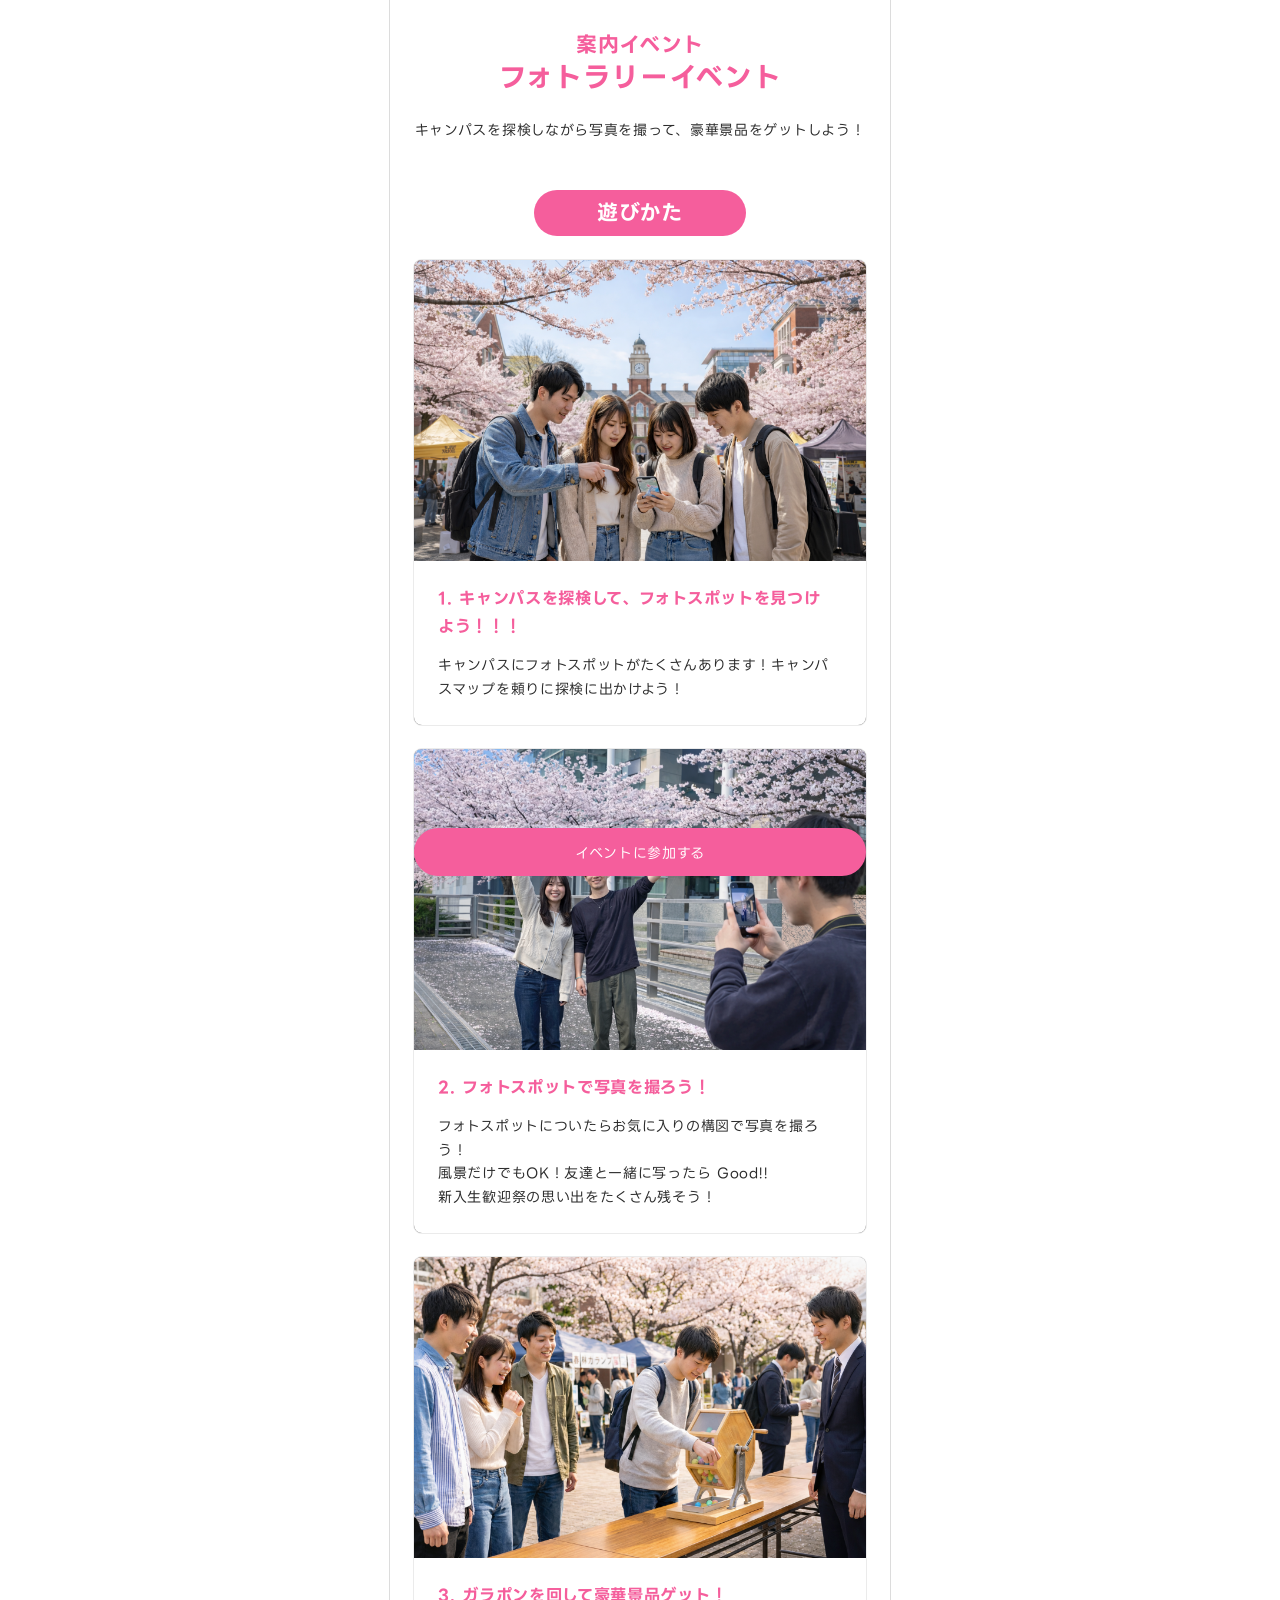
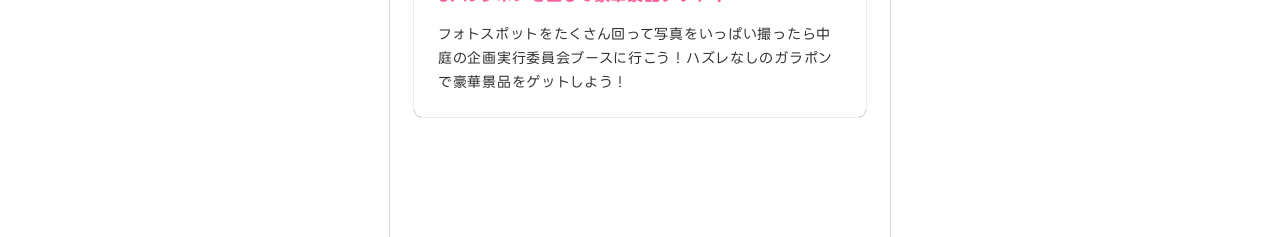
==== 01.html @ cc29ad4c "update" ====
<!DOCTYPE html>
<html lang="ja">
  <head>
    <meta charset="UTF-8" />
    <meta name="viewport" content="width=device-width, initial-scale=1.0" />
    <title>案内イベント | 新入生歓迎祭2026</title>
    <!-- StyleSheets -->
    <link rel="stylesheet" href="reset.css" />
    <link rel="stylesheet" href="index.css" />
    <link rel="stylesheet" href="style.css" />
    <link rel="stylesheet" href="utilities.css" />
    <!-- Google Fonts -->
    <link rel="preconnect" href="https://fonts.googleapis.com" />
    <link rel="preconnect" href="https://fonts.gstatic.com" crossorigin />
    <link
      href="https://fonts.googleapis.com/css2?family=LINE+Seed+JP:wght@400;700&display=swap"
      rel="stylesheet"
    />
    <!-- Google Material Design -->
    <link
      rel="stylesheet"
      href="https://fonts.googleapis.com/css2?family=Material+Symbols+Outlined:opsz,wght,FILL,GRAD@20..48,100..700,0..1,-50..200"
    />
  </head>
  <body>
    <div class="l-page">
      <div class="l-page__inner">
        <main class="l-page-content">
          <div class="l-page-content__inner">
            <section class="l-section">
              <div class="l-section__inner"></div>
            </section>
          </div>
        </main>
      </div>
    </div>
    <script type="module" src="/src/main.tsx"></script>
    <script>
      const entryFlg = localStorage.getItem("entryFlg");

      if (!entryFlg) {
        window.location.href = "entry.html";
      }
    </script>
  </body>
</html>
---- index.css ----
:root {
  --c-gray: #cccccc;
  --c-primary: #f55e9c;
  --c-text: #2b2b2b;

  --bgc-overlay: rgba(0, 0, 0, 0.5);

  --pdng-sm: 12px;
  --pdng-md: 24px;
  --pdng-lg: 48px;
  --pdng-xl: 64px;

  --w-pc: 500px;

  font-size: 10px;
}

body {
  background-color: #ffffff;
  color: var(--c-text);
  font-family: "LINE Seed JP", sans-serif;
  font-size: 1.4rem;
  font-style: normal;
  font-weight: 400;
  letter-spacing: 0.05em;
  line-height: 1.7;
  height: 100%;
  width: 100%;
  min-height: 100svh;
  position: relative;
  z-index: 0;
}

:where(a:any-link:not([class])) {
  margin-inline: 0.1em;
  text-decoration: underline;
  transition: opacity 0.2s;

  &:hover {
    opacity: 0.7;
  }
}

.c-icon {
  direction: ltr;
  display: inline-flex;
  align-items: center;
  justify-content: center;
  font-family: "Material Symbols Outlined";
  font-size: 1.25em;
  font-style: normal;
  font-weight: 400;
  letter-spacing: normal;
  line-height: 1;
  height: max(1em, var(--sz-icon, 2.4rem));
  width: max(1em, var(--sz-icon, 2.4rem));
  user-select: none;
  text-transform: none;
  vertical-align: -11.5%;
  word-wrap: normal;
  white-space: nowrap;
}

.c-icon--fill {
  font-variation-settings: "FILL" 1;
}

.l-page {
  .l-page__inner {
    background-color: #ffffff;
    box-shadow: 0 0 0.1rem #333333;
    display: flex block;
    flex-direction: column;
    gap: 0;
    height: 100%;
    width: min(100%, var(--w-pc));
    margin-inline: auto;
    min-height: 100svh;
    position: relative;
    z-index: 1;
  }
}
.l-page-content {
  flex: 1;
  .l-page-content__inner {
    min-height: 100svh;
  }
}
.l-page-footer {
  position: sticky;
  bottom: 0;
  left: 0;
  padding-bottom: env(safe-area-inset-bottom);
}

.l-section {
  .l-section__inner {
    display: grid block;
    gap: var(--pdng-md);
    padding: var(--pdng-md);
  }
}
---- style.css ----
.c-badge {
  background-color: var(--c-primary);
  border-radius: 99rem;
  color: #ffffff;
  margin-inline: auto;
  padding: 0.25em 3em;
  width: fit-content;
}

.c-button {
  border: 0.1rem solid transparent;
  border-radius: 99rem;
  cursor: pointer;
  display: flex block;
  align-items: center;
  justify-content: center;
  min-height: 4.8rem;
  padding: 0.75em 3em;
  position: relative;

  &:not([aria-disabled="true"]) {
    transition: opacity 0.4s;

    &:hover {
      opacity: 0.7;
    }
  }

  &[aria-disabled="true"] {
    cursor: not-allowed;
  }
}
.c-button--primary {
  background-color: var(--c-primary);
  color: #ffffff;

  &[aria-disabled="true"] {
    background-color: var(--c-gray);
  }
}

.p-htp-container {
  h3 {
    span {
      background-color: var(--c-primary);
      border-radius: 99rem;
      color: #ffffff;
      display: block;
      height: 1em;
      width: 1em;
    }
  }
}

.c-card {
  .c-card__inner {
    background-color: #ffffff;
    box-shadow: 0 0 0.1rem #333333;
    border-radius: 0.8rem;
    display: grid block;
    overflow: hidden;
  }
}
.c-card--horizontal {
  .c-card__inner {
    grid-template-columns: auto 1fr;

    .c-card__content {
      gap: 0;
    }
  }
}

.c-card__content {
  display: grid block;
  gap: var(--pdng-sm);
  padding: var(--pdng-md);
}
---- utilities.css ----
.u-color--primary {
  color: var(--c-primary);
}

.u-fs--sm {
  font-size: 0.75em;
}
.u-fs--md {
  font-size: 1em;
}
.u-fs--lg {
  font-size: 1.25em;
}
.u-fs--xl {
  font-size: 1.5em;
}

.u-lh--sm {
  line-height: 1.25;
}

.u-text--left {
  text-align: left;
}
.u-text--center {
  text-align: center;
}
.u-text--right {
  text-align: right;
}
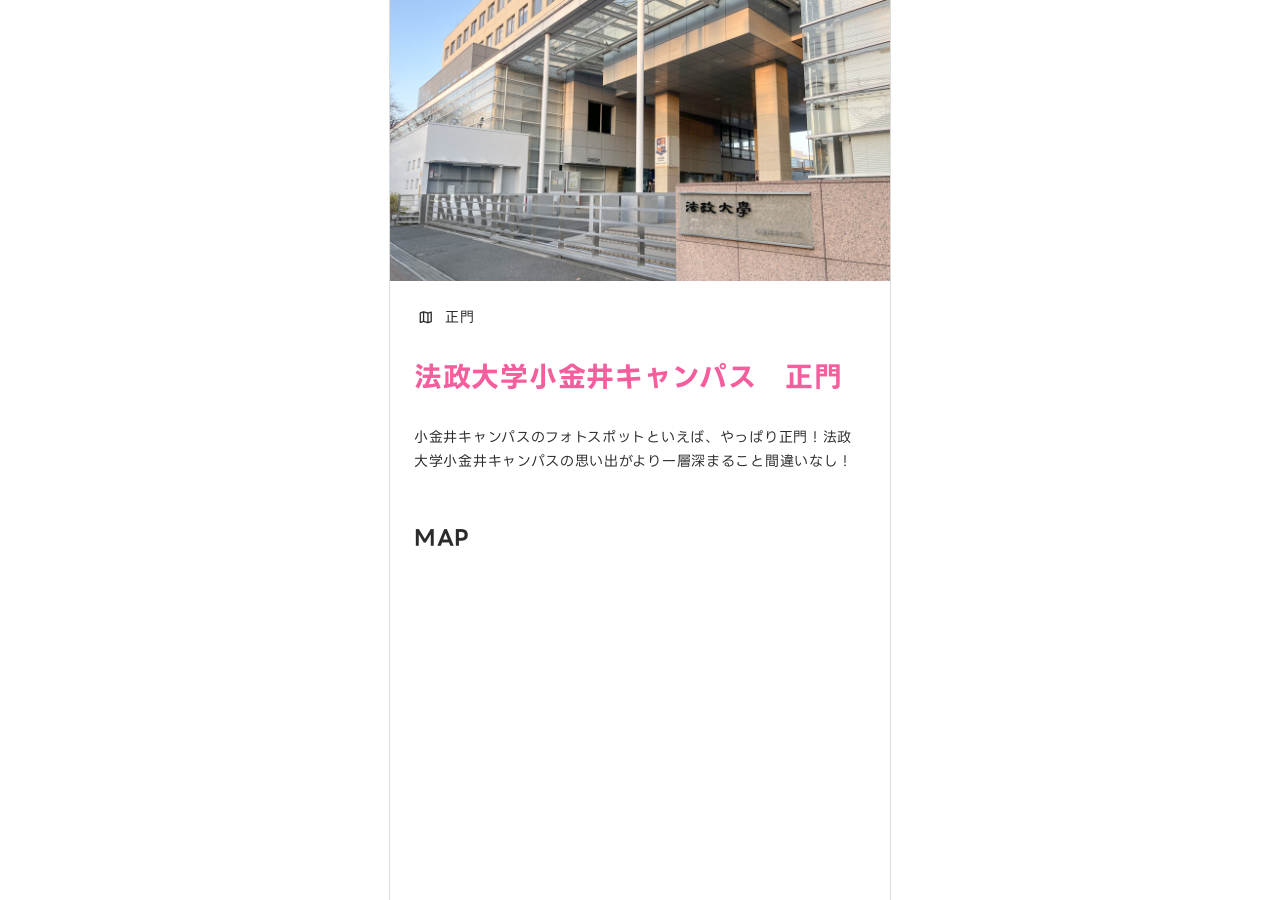
==== commit 4ab385df: "fix images" ====
--- a/01.html
+++ b/01.html
@@ -27,20 +27,27 @@
       <div class="l-page__inner">
         <main class="l-page-content">
           <div class="l-page-content__inner">
+            <img src="./images/spots/01/01.jpg" alt="" />
             <section class="l-section">
-              <div class="l-section__inner"></div>
+              <div class="l-section__inner">
+                <p>
+                  <span class="c-icon">map</span>
+                  正門
+                </p>
+                <h1 class="u-color--primary">法政大学小金井キャンパス　正門</h1>
+                <p>
+                  小金井キャンパスのフォトスポットといえば、やっぱり正門！法政大学小金井キャンパスの思い出がより一層深まること間違いなし！
+                </p>
+              </div>
+            </section>
+            <section class="l-section">
+              <div class="l-section__inner">
+                <h2>MAP</h2>
+              </div>
             </section>
           </div>
         </main>
       </div>
     </div>
-    <script type="module" src="/src/main.tsx"></script>
-    <script>
-      const entryFlg = localStorage.getItem("entryFlg");
-
-      if (!entryFlg) {
-        window.location.href = "entry.html";
-      }
-    </script>
   </body>
 </html>
--- a/index.css
+++ b/index.css
@@ -90,7 +90,6 @@
   position: sticky;
   bottom: 0;
   left: 0;
-  padding-bottom: env(safe-area-inset-bottom);
 }
 
 .l-section {
@@ -100,3 +99,9 @@
     padding: var(--pdng-md);
   }
 }
+
+:where(*:has( > .c-icon)) {
+  display: inline-flex;
+  align-items: center;
+  gap: .5em;
+}
--- a/style.css
+++ b/style.css
@@ -63,7 +63,7 @@
 }
 .c-card--horizontal {
   .c-card__inner {
-    grid-template-columns: auto 1fr;
+    grid-template-columns: 10rem 1fr;
 
     .c-card__content {
       gap: 0;
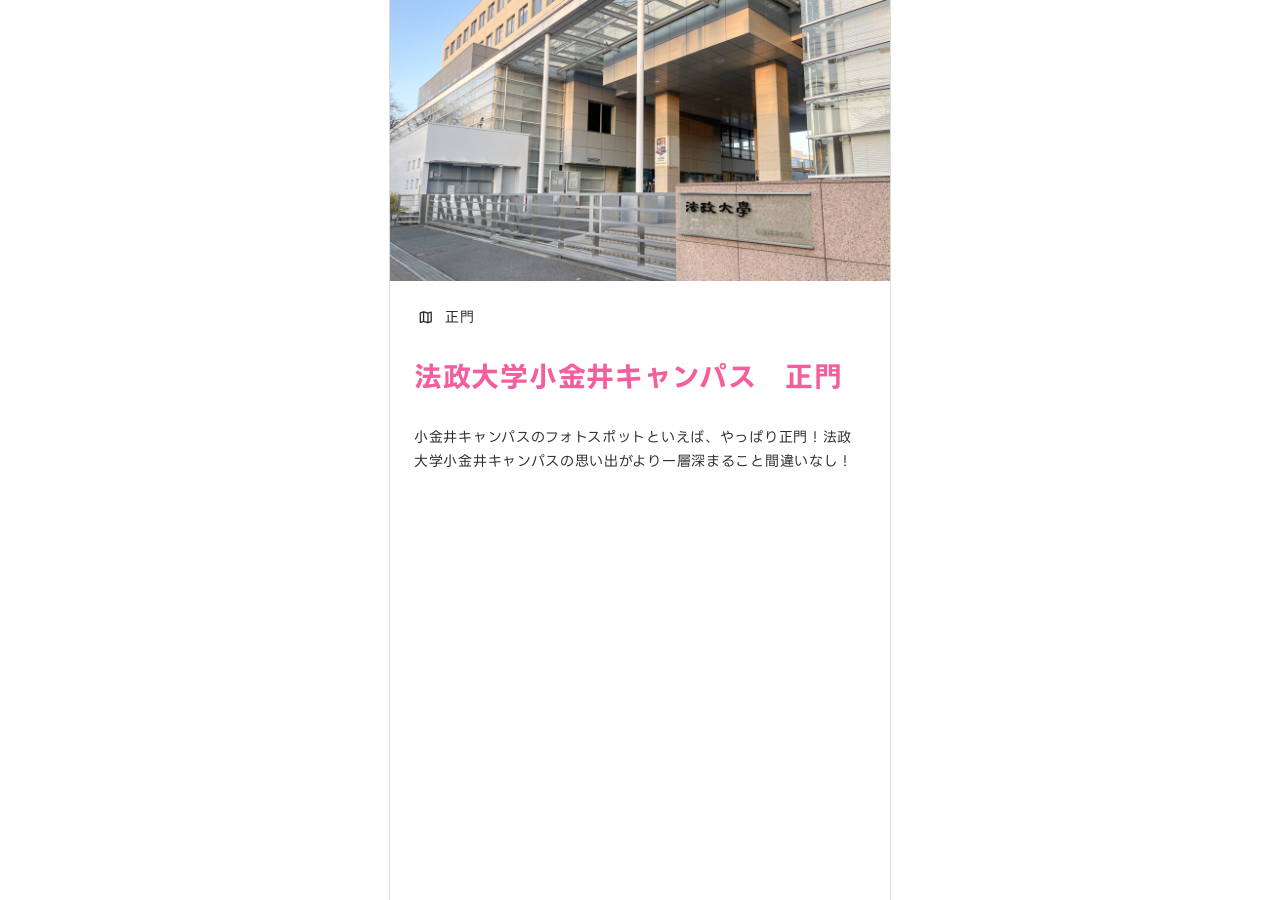
==== commit 0db29fe2: "update" ====
--- a/01.html
+++ b/01.html
@@ -40,11 +40,6 @@
                 </p>
               </div>
             </section>
-            <section class="l-section">
-              <div class="l-section__inner">
-                <h2>MAP</h2>
-              </div>
-            </section>
           </div>
         </main>
       </div>
--- a/style.css
+++ b/style.css
@@ -76,3 +76,14 @@
   gap: var(--pdng-sm);
   padding: var(--pdng-md);
 }
+
+.c-info-box {
+  .c-info-box__inner {
+    background-color: #fff0f5;
+    border-radius: 0.8rem;
+    display: grid block;
+    gap: var(--pdng-sm);
+    padding: var(--pdng-md);
+    text-align: center;
+  }
+}
--- a/utilities.css
+++ b/utilities.css
@@ -15,6 +15,10 @@
   font-size: 1.5em;
 }
 
+.u-fw--bold {
+  font-weight: bold;
+}
+
 .u-lh--sm {
   line-height: 1.25;
 }
